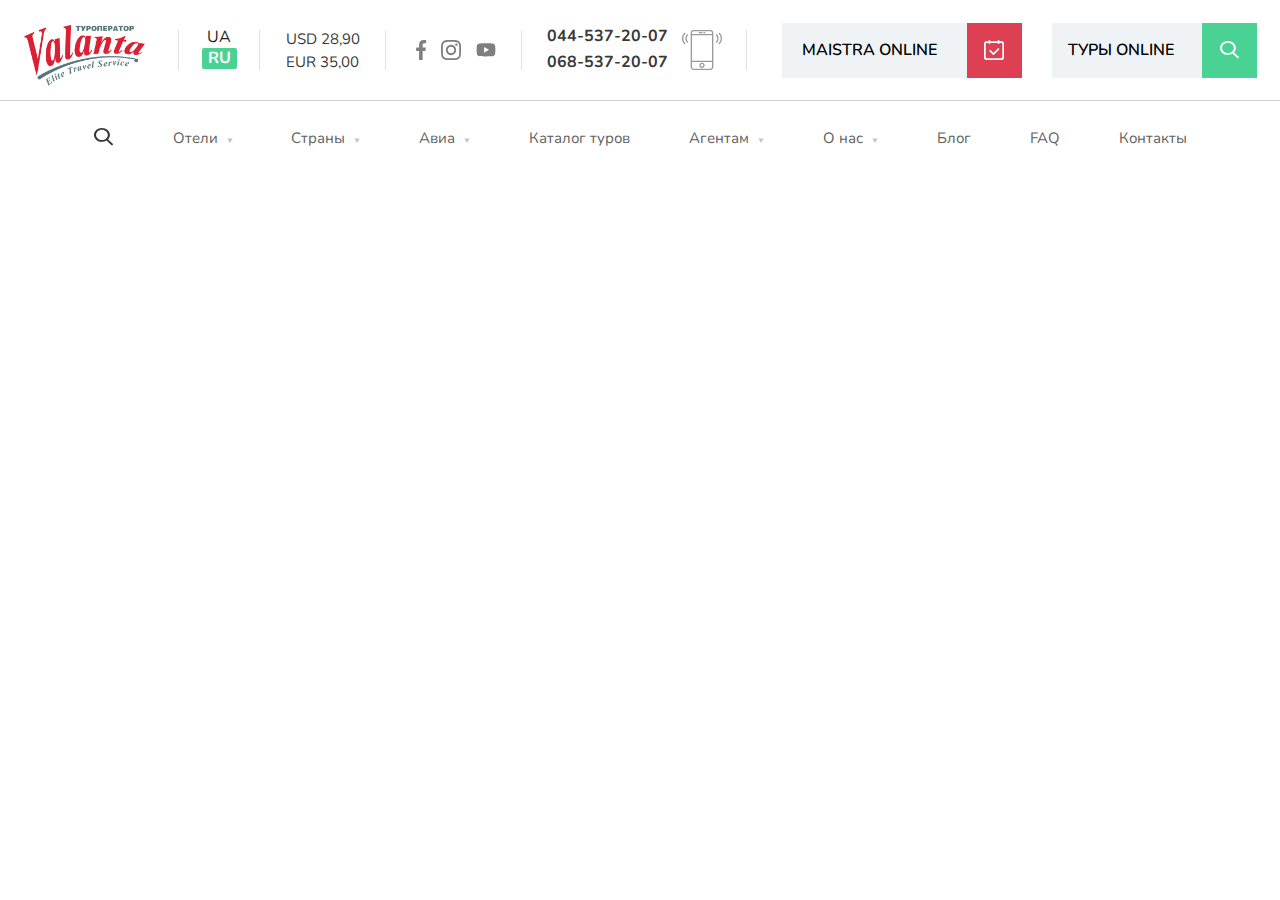
==== About.html @ 0e6f0e8e "first load" ====
<!DOCTYPE html>
<html lang="en">
<head>
    <meta charset="UTF-8">
    <meta http-equiv="X-UA-Compatible" content="IE=edge">
    <meta name="viewport" content="width=device-width, initial-scale=1.0">
    <title>О нас</title>
    <link rel="preconnect" href="https://fonts.googleapis.com">
    <link rel="preconnect" href="https://fonts.gstatic.com" crossorigin>
    <link href="https://fonts.googleapis.com/css2?family=Amatic+SC&family=Montserrat:
    wght@400;500;600;700;800;900&family=Nunito:wght@400;500;700&family=Open+Sans:wght@400;
    600;700&display=swap" rel="stylesheet">
    <link rel="stylesheet" href="css/new.css">
    <!-- font-family: 'Amatic SC', cursive;
    ont-family: 'Montserrat', sans-serif;
    font-family: 'Nunito', sans-serif;
    font-family: 'Open Sans', sans-serif; Nunito это заменв Suisse-->
</head>
<body>
    <div class="wrapper">
        <header>
            <div class="top-header">
                <div class="img">
                    <img src="images/vector/logo.png" alt="">
                </div>
                <div class="lang">
                    <p class="p1">UA</p>
                    <p class="p2">RU</p>
                </div>
                <div class="cur">
                    <p class="p3">USD 28,90</p>
                    <p>EUR 35,00</p>
                </div>
                <div class="sm">
                    <a href="https://www.facebook.com"><img src="images/vector/facebook.svg" alt="facebook"></a>
                    <a href="https://www.instagram.com"><img class="img2" src="images/vector/instagram.svg" alt="instagram"></a>
                    <a href="https://www.youtube.com"><img src="images/vector/youtube.svg" alt="youtube"></a>
                </div>
                <div class="phone">
                    <div class="numb">
                        <p class="4">044-537-20-07</p>
                        <p class="4">068-537-20-07</p>
                    </div>
                    <img src="images/vector/smartphone.svg" alt="phone">
                </div>
                <div class="maistra">
                    <p class="p5">MAISTRA ONLINE</p>
                    <div class="icon-box">
                        <img class="img2" src="images/vector/book.svg" alt="dates">
                    </div>
                </div>
                <div class="tours">
                    <p class="p5">ТУРЫ ONLINE</p>
                    <div class="icon-box">
                        <img src="images/vector/lupa.svg" alt="search">
                    </div>
                </div>
            </div>
            <nav class="menu">
                <div class="menu-box">
                    <div class="img-box">
                        <img class="search" src="images/vector/navmenu-search.svg" alt="search">
                    </div>
                    <ul class="menu-list">
                        <li class="item1">
                            <a class="menu_link" href="#">Отели <span><img src="images/vector/downarrow.svg" alt=""></span></a>
                            <ul class="sub-menu_list">
                                <li>
                                    <a class="menu_link" href="#">Hilton</a>
                                </li>
                                <li>
                                    <a class="menu_link" href="#">Hilton</a>
                                </li>
                                <li>
                                    <a class="menu_link" href="#">Hilton</a>
                                </li>
                                <li>
                                    <a class="menu_link" href="#">Hilton</a>
                                </li>    
                            </ul>
                        </li>
                        <li class="item2">
                            <a class="menu_link" href="#">Страны <span><img src="images/vector/downarrow.svg" alt=""></span></a>
                            <ul class="sub-menu_list">
                                <li>
                                    <a class="menu_link" href="#">Кипр</a>
                                </li>
                                <li>
                                    <a class="menu_link" href="#">Кипр</a>
                                </li>
                                <li>
                                    <a class="menu_link" href="#">Кипр</a>
                                </li>
                                <li>
                                    <a class="menu_link" href="#">Кипр</a>
                                </li>    
                            </ul>
                        </li>
                        <li class="item3">
                            <a class="menu_link" href="#">Авиа <span><img src="images/vector/downarrow.svg" alt=""></span></a>
                            <ul class="sub-menu_list">
                                <li>
                                    <a class="menu_link" href="#">Авиа</a>
                                </li>
                                <li>
                                    <a class="menu_link" href="#">Авиа</a>
                                </li>
                                <li>
                                    <a class="menu_link" href="#">Авиа</a>
                                </li>
                                <li>
                                    <a class="menu_link" href="#">Авиа</a>
                                </li>    
                            </ul>
                        </li>
                        <li class="item4">
                            <a class="link" href="#">Каталог туров</a>
                        </li>
                        <li class="item5">
                            <a class="menu_link" href="#">Агентам <span><img src="images/vector/downarrow.svg" alt=""></span></a>
                            <ul class="sub-menu_list">
                                <li>
                                    <a class="menu_link" href="#">Прайс</a>
                                </li>
                                <li>
                                    <a class="menu_link" href="#">Прайс</a>
                                </li>
                                <li>
                                    <a class="menu_link" href="#">Прайс</a>
                                </li>
                                <li>
                                    <a class="menu_link" href="#">Прайс</a>
                                </li>    
                            </ul>
                        </li>
                        <li class="item6">
                            <a class="menu_link" href="#">О нас <span><img src="images/vector/downarrow.svg" alt=""></span></a>
                            <ul class="sub-menu_list">
                                <li>
                                    <a class="menu_link" href="#">О нас</a>
                                </li>
                                <li>
                                    <a class="menu_link" href="#">О них</a>
                                </li>
                                <li>
                                    <a class="menu_link" href="#">О вас</a>
                                </li>
                                <li>
                                    <a class="menu_link" href="#">О всех</a>
                                </li>    
                            </ul>
                        </li>
                        <li class="item7">
                            <a class="link" href="#">Блог</a>
                        </li>
                        <li class="item8">
                            <a class="link" href="#">FAQ</a>
                        </li>
                        <li class="item9">
                            <a class="link" href="#">Контакты</a>
                        </li>
                    </ul>
                </div>
            </nav>
        </header>
    </div>
</body>
</html>
---- css/new.css ----
html, body, div, span, applet, object, iframe,
h1, h2, h3, h4, h5, h6, p, blockquote, pre,
a, abbr, acronym, address, big, cite, code,
del, dfn, em, img, ins, kbd, q, s, samp,
small, strike, strong, sub, sup, tt, var,
b, u, i, center,
dl, dt, dd, ol, ul, li,
fieldset, form, label, legend,
table, caption, tbody, tfoot, thead, tr, th, td,
article, aside, canvas, details, embed,
figure, figcaption, footer, header, hgroup,
menu, nav, output, ruby, section, summary,
time, mark, audio, video {
  margin: 0;
  padding: 0;
  border: 0;
  font-size: 100%;
  font: inherit;
  vertical-align: baseline;
}

/* HTML5 display-role reset for older browsers */
article, aside, details, figcaption, figure,
footer, header, hgroup, menu, nav, section {
  display: block;
}

body {
  line-height: 1;
  border-radius: 0;
}

ol, ul {
  list-style: none;
}

blockquote, q {
  quotes: none;
}

blockquote:before, blockquote:after,
q:before, q:after {
  content: '';
  content: none;
}

table {
  border-collapse: collapse;
  border-spacing: 0;
}

a {
  text-decoration: none;
}

/*******/
.wrapper {
  max-width: 1440px;
  width: 100%;
  margin: 0 auto;
  background-color: white;
}

.center {
  max-width: 1040px;
  width: 100%;
  margin: 0 auto;
}

.bigcenter {
  max-width: 1170px;
  width: 100%;
  margin: 0 auto;
}

/***HEADER***/
header .top-header {
  max-width: 1240px;
  width: 100%;
  margin: 0 auto;
  display: -webkit-box;
  display: -ms-flexbox;
  display: flex;
  font-family: 'Nunito', sans-serif;
  padding-bottom: 11px;
}

header .top-header .img {
  width: 131px;
  height: 72px;
  margin-top: 17px;
  margin-right: 27px;
}

header .top-header .img img {
  width: 100%;
  height: 100%;
  -o-object-fit: cover;
     object-fit: cover;
}

header .top-header .lang {
  width: 80px;
  height: 40px;
  border-left: 1px solid #E2E2E2;
  border-right: 1px solid #E2E2E2;
  margin-top: 30px;
  text-align: center;
}

header .top-header .lang .p1 {
  font-size: 16px;
  line-height: 21px;
  color: #1F1F1F;
  margin-top: -3px;
}

header .top-header .lang .p2 {
  font-size: 16px;
  line-height: 21px;
  color: white;
  font-weight: 700;
  background-color: #4AD295;
  display: inline-block;
  width: 35px;
  border-radius: 2px;
}

header .top-header .cur {
  width: 125px;
  height: 40px;
  text-align: center;
  font-size: 15px;
  line-height: 19px;
  color: #393939;
  margin-top: 30px;
  border-right: 1px solid #E2E2E2;
  -webkit-box-align: center;
      -ms-flex-align: center;
          align-items: center;
}

header .top-header .cur .p3 {
  padding-bottom: 4px;
}

header .top-header .sm {
  width: 135px;
  height: 40px;
  border-right: 1px solid #E2E2E2;
  margin-top: 30px;
  text-align: center;
}

header .top-header .sm a img {
  padding-top: 10px;
}

header .top-header .sm a .img2 {
  padding-right: 11px;
  padding-left: 6px;
}

header .top-header .phone {
  width: 224px;
  height: 40px;
  display: -webkit-box;
  display: -ms-flexbox;
  display: flex;
  margin-top: 30px;
  border-right: 1px solid #E2E2E2;
  -webkit-box-pack: center;
      -ms-flex-pack: center;
          justify-content: center;
}

header .top-header .phone .numb p:first-child {
  padding-bottom: 5px;
  margin-top: -4px;
  padding-right: 7px;
}

header .top-header .phone .numb p {
  font-weight: 700;
  font-size: 16px;
  line-height: 21px;
  color: #393939;
}

header .top-header .phone img {
  margin-left: 7px;
}

header .top-header .maistra {
  width: 240px;
  height: 55px;
  display: -webkit-box;
  display: -ms-flexbox;
  display: flex;
  -webkit-box-pack: justify;
      -ms-flex-pack: justify;
          justify-content: space-between;
  margin-top: 23px;
  margin-left: 35px;
  background-color: #EFF3F6;
}

header .top-header .maistra p {
  font-size: 16px;
  line-height: 20px;
  font-weight: 600;
  padding-top: 17px;
  padding-left: 20px;
}

header .top-header .tours {
  width: 205px;
  height: 55px;
  display: -webkit-box;
  display: -ms-flexbox;
  display: flex;
  -webkit-box-pack: justify;
      -ms-flex-pack: justify;
          justify-content: space-between;
  margin-top: 23px;
  margin-left: 30px;
  background-color: #EFF3F6;
}

header .top-header .tours p {
  font-size: 16px;
  line-height: 20px;
  font-weight: 600;
  padding-top: 17px;
  padding-left: 16px;
}

header .top-header .maistra .icon-box {
  width: 55px;
  height: 55px;
  background-color: #DD4053;
}

header .top-header .maistra .icon-box img {
  padding-top: 17px;
  padding-left: 17px;
}

header .top-header .tours .icon-box {
  width: 55px;
  height: 55px;
  background-color: #4AD295;
}

header .top-header .tours .icon-box img {
  padding-top: 18px;
  padding-left: 18px;
}

/***NAV-MENU***/
header .menu {
  width: 100%;
  border-top: 1px solid #D0D0D0;
  height: 70px;
}

header .menu .menu-box {
  width: 1093px;
  height: auto;
  margin: 27px auto 0 auto;
  display: -webkit-box;
  display: -ms-flexbox;
  display: flex;
  -webkit-box-pack: justify;
      -ms-flex-pack: justify;
          justify-content: space-between;
  font-family: 'Nunito', sans-serif;
}

header .menu .menu-box .img-box {
  width: 19px;
  height: 17px;
}

header .menu .menu-box > img {
  margin-top: -18px;
  width: 100%;
  height: 100%;
}

header .menu .menu-box .menu-list {
  display: -webkit-box;
  display: -ms-flexbox;
  display: flex;
  width: 1014px;
  -webkit-box-pack: justify;
      -ms-flex-pack: justify;
          justify-content: space-between;
}

header .menu .menu-box .menu-list li {
  padding-bottom: 20px;
}

header .menu .menu-box .menu-list li a {
  font-size: 15px;
  line-height: 20px;
  color: #616161;
}

header .menu .menu-box .menu-list li a span {
  padding-left: 5px;
  vertical-align: top;
}

header .menu .menu-box .menu-list .sub-menu_list {
  display: none;
}

header .menu .menu-box .menu-list > li:active .sub-menu_list {
  display: block;
  position: absolute;
  z-index: 3;
  background-color: white;
  width: 80px;
}

header .menu .menu-box .menu-list > li:hover {
  border-bottom: 3px solid #DD4053;
  padding-bottom: -3px;
}

/***Container slider***/
.container-slider .swiper-wrapper .main-box {
  position: relative;
  width: 100%;
  height: 490px;
}

.container-slider .swiper-wrapper .main-box .gradient {
  position: absolute;
  width: 100%;
  height: 490px;
  background: -webkit-gradient(linear, left top, left bottom, color-stop(14.37%, rgba(0, 0, 0, 0.1)), to(rgba(0, 0, 0, 0.8)));
  background: linear-gradient(180deg, rgba(0, 0, 0, 0.1) 14.37%, rgba(0, 0, 0, 0.8) 100%);
  -webkit-box-shadow: 0px 4px 4px rgba(0, 0, 0, 0.25);
          box-shadow: 0px 4px 4px rgba(0, 0, 0, 0.25);
  z-index: 1;
  top: 0;
  left: 0;
  color: rgba(0, 0, 0, 0.25);
}

.container-slider .swiper-wrapper .main-box .slider-box {
  width: 100%;
  height: 100%;
  position: relative;
  z-index: 0;
}

.container-slider .swiper-wrapper .main-box .slider-box img {
  width: 100%;
  -webkit-transform: rotateY(180deg);
          transform: rotateY(180deg);
  height: 100%;
  -o-object-position: center center;
     object-position: center center;
  -o-object-fit: cover;
     object-fit: cover;
}

.container-slider .swiper-wrapper .main-box .slider-contant {
  width: 100%;
  height: 100%;
  position: absolute;
  top: 0;
  left: 0;
  z-index: 2;
}

.container-slider .swiper-wrapper .main-box .slider-contant .price-box {
  width: 249px;
  height: 45px;
  border: 1px solid white;
  margin-top: 110px;
  margin-left: 199px;
}

.container-slider .swiper-wrapper .main-box .slider-contant .price-box p {
  font-family: 'Open Sans', sans-serif;
  font-weight: 600;
  font-size: 24px;
  line-height: 32px;
  color: white;
  text-align: center;
  padding-top: 6px;
}

.container-slider .swiper-wrapper .main-box .slider-contant h3 {
  font-family: 'Montserrat', sans-serif;
  font-weight: 500;
  font-size: 45px;
  line-height: 122%;
  text-transform: uppercase;
  color: white;
  margin-top: 16px;
  margin-left: 195px;
  width: 710px;
}

.container-slider .swiper-wrapper .main-box .slider-contant .info-box {
  width: 270px;
  height: 60px;
  border-radius: 2px;
  background: rgba(255, 255, 255, 0.25);
  margin-left: 200px;
  margin-top: 40px;
}

.container-slider .swiper-wrapper .main-box .slider-contant .info-box a {
  text-decoration: none;
  font-family: 'Montserrat', sans-serif;
  font-weight: 700;
  font-size: 16px;
  line-height: 20px;
  color: white;
  padding-top: 18px;
  display: inline-block;
  padding-left: 86px;
}

.swiper-pagination-bullet {
  border: 2px solid white;
  width: 7px;
  height: 7px;
  -webkit-box-sizing: border-box;
          box-sizing: border-box;
}

.swiper-pagination-bullet-active {
  background-color: white;
  width: 7px;
  height: 7px;
}

.swiper-pagination {
  text-align: start;
  margin-left: 200px;
  margin-bottom: 20px;
}

/***Container-services***/
.container-services {
  height: 250px;
  background: #F8F8F8;
}

.container-services .center {
  padding-top: 30px;
  display: -webkit-box;
  display: -ms-flexbox;
  display: flex;
  position: relative;
}

.container-services .center .left {
  height: 185px;
  width: 520px;
}

.container-services .center .left h3 {
  font-size: 30px;
  font-weight: 600;
  line-height: 120%;
  color: #1D1D1D;
  font-family: 'Montserrat', sans-serif;
  padding-bottom: 15px;
}

.container-services .center .left p {
  font-family: 'Open Sans', sans-serif;
  color: #777777;
  font-size: 18px;
  line-height: 28px;
  font-weight: 600;
  padding-bottom: 20px;
  padding-left: 5px;
}

.container-services .center .left .btns {
  display: -webkit-box;
  display: -ms-flexbox;
  display: flex;
  height: 50px;
}

.container-services .center .left .btns .btn a {
  height: 50px;
  width: 270px;
  border: 1px solid #969696;
  -webkit-box-sizing: border-box;
          box-sizing: border-box;
  border-radius: 2px;
  text-decoration: none;
  font-family: 'Montserrat', sans-serif;
  font-weight: 700;
  font-size: 16px;
  line-height: 20px;
  color: #969696;
  display: inline-block;
  padding-top: 15px;
  padding-left: 44px;
}

.container-services .center .left .btns .btn :hover {
  background-color: #969696;
  color: #F8F8F8;
}

.container-services .center .left .btns .right-btn a {
  padding-left: 50px;
  width: 220px;
  margin-left: 30px;
}

.container-services .center .right {
  margin-left: 166px;
}

.container-services .center .right .bonus {
  display: -webkit-box;
  display: -ms-flexbox;
  display: flex;
  margin-bottom: 20px;
  margin-top: 7px;
}

.container-services .center .right .bonus .svg-box {
  border: 1.2px dashed #969696;
  -webkit-box-sizing: border-box;
          box-sizing: border-box;
  width: 45px;
  height: 45px;
  border-radius: 50%;
}

.container-services .center .right .bonus .svg-box img {
  margin-top: 12px;
  margin-left: 13px;
}

.container-services .center .right .bonus .svg-box .img3 {
  margin-top: 11px;
  margin-left: 11px;
}

.container-services .center .right .bonus span {
  font-size: 18px;
  line-height: 46px;
  font-weight: 600;
  font-family: 'Open Sans', sans-serif;
  color: #3D3D3D;
  padding-left: 20px;
}

.container-services .center .plane {
  position: absolute;
  right: 0;
  bottom: -280px;
}

/***Container-hotels***/
.container-hotels .hotels-menu {
  margin-top: 90px;
  display: -webkit-box;
  display: -ms-flexbox;
  display: flex;
  -webkit-box-pack: justify;
      -ms-flex-pack: justify;
          justify-content: space-between;
  margin-bottom: 47px;
}

.container-hotels .hotels-menu h3 {
  font-family: 'Montserrat', sans-serif;
  font-size: 45px;
  line-height: 55px;
  color: #232323;
  font-weight: 500;
  margin-right: 55px;
}

.container-hotels .hotels-menu .round-boarder {
  border: 1px solid #C6C6C6;
  border-radius: 50%;
  height: 50px;
  width: 50px;
}

.container-hotels .hotels-menu .round-boarder:hover {
  color: white;
  background-color: #969696;
}

.container-hotels .hotels-menu .round-boarder img {
  margin-left: 12px;
  margin-top: 21px;
}

.container-hotels .hotels-menu .round-boarder2 {
  border: 1px solid #454545;
}

.container-hotels .hotels-menu a {
  border: 1px solid #969696;
  -webkit-box-sizing: border-box;
          box-sizing: border-box;
  border-radius: 2px;
  color: #969696;
  font-size: 14px;
  line-height: 17px;
  font-family: 'Montserrat', sans-serif;
  font-weight: bold;
  padding: 14px 32px;
  height: 45px;
  margin-left: 321px;
  z-index: 1;
}

.container-hotels .hotels-menu a:hover {
  color: white;
  background-color: #969696;
}

.container-hotels .hotel-cards {
  display: -ms-grid;
  display: grid;
  -ms-grid-columns: 1fr 1fr 1fr;
      grid-template-columns: 1fr 1fr 1fr;
  -webkit-column-gap: 30px;
          column-gap: 30px;
}

.container-hotels .hotel-cards .card {
  max-width: 100%;
  height: 450px;
  position: relative;
}

.container-hotels .hotel-cards .card .img {
  position: relative;
  width: 100%;
  height: 100%;
  z-index: 0;
}

.container-hotels .hotel-cards .card .img img {
  width: 100%;
  height: 100%;
  -o-object-fit: cover;
     object-fit: cover;
}

.container-hotels .hotel-cards .card .gradient {
  width: 100%;
  height: 100%;
  left: 0;
  top: 0;
  background: -webkit-gradient(linear, left top, left bottom, from(rgba(0, 0, 0, 0.1)), to(rgba(0, 0, 0, 0.6)));
  background: linear-gradient(180deg, rgba(0, 0, 0, 0.1) 0%, rgba(0, 0, 0, 0.6) 100%);
  color: rgba(0, 0, 0, 0.25);
  position: absolute;
  z-index: 1;
}

.container-hotels .hotel-cards .card .hotel-info {
  width: 100%;
  height: 100%;
  position: absolute;
  left: 0;
  top: 0;
  z-index: 2;
}

.container-hotels .hotel-cards .card .hotel-info .place {
  background: rgba(0, 0, 0, 0.35);
  display: inline-block;
  margin-top: 23px;
}

.container-hotels .hotel-cards .card .hotel-info .place p {
  font-family: 'Open Sans', sans-serif;
  font-size: 14px;
  line-height: 24px;
  color: white;
  padding: 3px 14px;
}

.container-hotels .hotel-cards .card .hotel-info .stars {
  text-align: center;
  margin-top: 180px;
  margin-bottom: 30px;
}

.container-hotels .hotel-cards .card .hotel-info .name {
  font-family: 'Montserrat', sans-serif;
  font-size: 20px;
  line-height: 34px;
  font-weight: 500;
  color: white;
  text-align: center;
  text-transform: uppercase;
}

/***Container-input***/
.containet-tour_input {
  background-color: #F8F8F8;
  width: 140px;
  border-top: 6px solid #969696;
  width: 100%;
  margin-top: 60px;
  margin-bottom: 93px;
  display: -webkit-box;
  display: -ms-flexbox;
  display: flex;
}

.containet-tour_input form {
  display: -webkit-box;
  display: -ms-flexbox;
  display: flex;
  margin: 25px auto;
  margin-bottom: 38px;
  height: 77px;
}

.containet-tour_input form .block .top {
  width: 100%;
  padding-bottom: 10px;
}

.containet-tour_input form .block .top img {
  vertical-align: sub;
  padding-bottom: 2px;
}

.containet-tour_input form .block .top span {
  font-family: 'Montserrat', sans-serif;
  font-size: 14px;
  line-height: 17px;
  color: rgba(34, 34, 34, 0.4);
}

.containet-tour_input form .block input {
  width: 100%;
  height: 50px;
  border-radius: 0;
  border: 1px solid rgba(46, 46, 46, 0.2);
  -webkit-box-sizing: border-box;
          box-sizing: border-box;
  font-family: 'Montserrat', sans-serif;
  font-size: 14px;
  line-height: 17px;
  color: rgba(34, 34, 34, 0.4);
  color: #4B4B4B;
}

.containet-tour_input form .block select {
  width: 100%;
  height: 50px;
  border-radius: 0;
  border: 1px solid rgba(46, 46, 46, 0.2);
  -webkit-box-sizing: border-box;
          box-sizing: border-box;
  font-family: 'Montserrat', sans-serif;
  font-size: 14px;
  line-height: 17px;
  color: rgba(34, 34, 34, 0.4);
}

.containet-tour_input form .from {
  width: 103px;
}

.containet-tour_input form .from select {
  width: 100%;
  height: 50px;
  border-radius: 0;
  border: 1px solid rgba(46, 46, 46, 0.2);
  -webkit-box-sizing: border-box;
          box-sizing: border-box;
  height: 50px;
  box-sizing: border-box;
  font-family: 'Montserrat', sans-serif;
  font-size: 14px;
  line-height: 17px;
  color: rgba(34, 34, 34, 0.4);
}

.containet-tour_input form .to {
  margin-top: -1px;
  width: 213px;
}

.containet-tour_input form .to select {
  border-left: none;
  border-right: none;
}

.containet-tour_input form .dates {
  width: 220px;
}

.containet-tour_input form .dates .select-box {
  display: -webkit-box;
  display: -ms-flexbox;
  display: flex;
}

.containet-tour_input form .dates .select-box select {
  width: 50%;
  height: 50px;
  -webkit-box-sizing: border-box;
          box-sizing: border-box;
  font-family: 'Montserrat', sans-serif;
  font-size: 14px;
  line-height: 17px;
  color: rgba(34, 34, 34, 0.4);
}

.containet-tour_input form .dates .select-box select:first-child {
  border-right: none;
}

.containet-tour_input form .dates .select-box select:last-child {
  border-right: none;
}

.containet-tour_input form .tourists {
  width: 136px;
}

.containet-tour_input form .tourists input {
  height: 50px;
  -webkit-box-sizing: border-box;
          box-sizing: border-box;
  font-family: 'Montserrat', sans-serif;
  font-size: 14px;
  line-height: 17px;
  color: rgba(34, 34, 34, 0.4);
}

.containet-tour_input form .nights {
  width: 149px;
}

.containet-tour_input form .nights .select-box {
  display: -webkit-box;
  display: -ms-flexbox;
  display: flex;
}

.containet-tour_input form .nights .select-box select {
  width: 50%;
  height: 50px;
  -webkit-box-sizing: border-box;
          box-sizing: border-box;
  font-family: 'Montserrat', sans-serif;
  font-size: 14px;
  line-height: 17px;
  color: rgba(34, 34, 34, 0.4);
}

.containet-tour_input form .nights .select-box select:first-child {
  border-left: none;
}

.containet-tour_input form .nights .select-box select:last-child {
  border-left: none;
}

.containet-tour_input form .btn {
  background-color: #DD4053;
  display: -webkit-box;
  display: -ms-flexbox;
  display: flex;
  height: 50px;
  margin-top: 28px;
  margin-left: 22px;
}

.containet-tour_input form .btn a {
  color: white;
  font-family: 'Montserrat', sans-serif;
  font-size: 16px;
  line-height: 20px;
  padding: 15px 40px;
}

/***Container-choosingUS***/
.container-choosingUs {
  display: -webkit-box;
  display: -ms-flexbox;
  display: flex;
  position: relative;
  background-color: #F8F8F8;
  height: 1000px;
}

.container-choosingUs .map-holder {
  margin: 23px auto;
  opacity: 0.2;
}

.container-choosingUs .content {
  position: absolute;
  margin: 90px 200px;
}

.container-choosingUs .content h2 {
  font-family: 'Montserrat', sans-serif;
  font-weight: 500;
  font-size: 40px;
  line-height: 55px;
  color: #232323;
}

.container-choosingUs .content .grid-box {
  display: -ms-grid;
  display: grid;
  -ms-grid-columns: 1fr 1fr;
      grid-template-columns: 1fr 1fr;
  -ms-grid-rows: 165px 140px 140xp 190px;
      grid-template-rows: 165px 140px 140xp 190px;
  row-gap: 30px;
  -webkit-column-gap: 30px;
          column-gap: 30px;
  margin-top: 40px;
}

.container-choosingUs .content .grid-box .row {
  background-color: white;
  display: -webkit-box;
  display: -ms-flexbox;
  display: flex;
  -webkit-box-sizing: border-box;
          box-sizing: border-box;
}

.container-choosingUs .content .grid-box .row p {
  max-width: 399px;
  padding-left: 30px;
  padding-top: 30px;
  color: #656565;
  font-family: 'Montserrat', sans-serif;
  font-size: 16px;
  line-height: 26px;
}

.container-choosingUs .content .grid-box .row p span {
  font-weight: 700;
}

.container-choosingUs .content .grid-box .row .check-box {
  width: 35px;
  height: 35px;
  border: 1px solid #C6C6C6;
  -webkit-box-sizing: border-box;
          box-sizing: border-box;
  margin-right: 30px;
  margin-top: 30px;
  margin-left: 18px;
}

.container-choosingUs .content .grid-box .row .check-box img {
  padding: 7px 7px;
}

.container-choosingUs .content .grid-box .row1 {
  height: 165px;
}

.container-choosingUs .content .grid-box .row2-3 {
  height: 140px;
}

.container-choosingUs .content .grid-box .row4 {
  height: 190px;
}

.container-choosingUs .content .grid-box .row:hover {
  border-left: 6px solid #DD4053;
  -webkit-box-shadow: 0px 4px 20px rgba(0, 0, 0, 0.07);
          box-shadow: 0px 4px 20px rgba(0, 0, 0, 0.07);
}

.container-choosingUs .content .grid-box .row:hover .check-box {
  background-color: #DD4053;
  border: none;
}

/**Footer**/
footer {
  background-color: #F8F8F8;
}

footer .top-footer {
  padding-top: 70px;
  display: -webkit-box;
  display: -ms-flexbox;
  display: flex;
  padding-bottom: 30px;
}

footer .top-footer .left h2 {
  font-family: 'Montserrat', sans-serif;
  font-weight: 500;
  font-size: 40px;
  line-height: 55px;
  color: #232323;
}

footer .top-footer .right {
  padding-left: 40px;
}

footer .top-footer .right p {
  color: #232323;
  font-family: 'Montserrat', sans-serif;
  font-size: 18px;
  line-height: 35px;
  font-weight: 500;
}

footer .mid-footer-input form {
  display: -webkit-box;
  display: -ms-flexbox;
  display: flex;
}

footer .mid-footer-input form .email {
  width: 410px;
  height: 50px;
  margin-right: 53px;
  background: rgba(255, 255, 255, 0.2);
  border: 1px solid #C4C4C4;
  -webkit-box-sizing: border-box;
          box-sizing: border-box;
  border-radius: 2px;
  color: #969696;
  font-family: 'Montserrat', sans-serif;
  font-size: 16px;
  line-height: 20px;
  font-weight: 400;
}

footer .mid-footer-input form .label {
  padding-top: 13px;
}

footer .mid-footer-input form .label .radio {
  display: none;
}

footer .mid-footer-input form .label .fake {
  display: inline-block;
  width: 25px;
  height: 25px;
  border-radius: 50%;
  border: 1px solid #DD4053;
  -webkit-box-sizing: border-box;
          box-sizing: border-box;
  position: relative;
}

footer .mid-footer-input form .label .fake img {
  margin-left: 6px;
  margin-top: 7px;
  position: relative;
  z-index: 1;
}

footer .mid-footer-input form .label .fake::before {
  content: "";
  position: absolute;
  display: inline-block;
  width: 25px;
  height: 25px;
  border-radius: 50%;
  background-color: #DD4053;
  top: 50%;
  left: 50%;
  -webkit-transform: translate(-50%, -50%);
          transform: translate(-50%, -50%);
  opacity: 0;
  -webkit-transition: .2s;
  transition: .2s;
}

footer .mid-footer-input form .label .radio:checked + .fake::before {
  opacity: 1;
}

footer .mid-footer-input form .label .text {
  padding-left: 20px;
  padding-right: 40px;
  color: #969696;
  font-family: 'Montserrat', sans-serif;
  font-size: 16px;
  line-height: 20px;
  font-weight: 400;
}

footer .mid-footer-input form .btn {
  margin-left: 10px;
  background: #DD4053;
  border-radius: 2px;
  display: -webkit-box;
  display: -ms-flexbox;
  display: flex;
}

footer .mid-footer-input form .btn a {
  padding: 15px 72px;
  color: white;
  font-family: 'Montserrat', sans-serif;
  font-size: 16px;
  line-height: 20px;
  font-weight: 700;
}

footer .main-footer {
  position: relative;
  max-height: 370px;
}

footer .main-footer .footer-backgr {
  position: relative;
  height: 370px;
  z-index: 0;
  overflow: hidden;
  -webkit-filter: grayscale(1);
          filter: grayscale(1);
}

footer .main-footer .footer-backgr img {
  max-width: 100%;
  max-height: auto;
}

footer .main-footer .footer-gradient {
  position: absolute;
  z-index: 1;
  width: 100%;
  height: 370px;
  top: 0;
  left: 0;
  background: -webkit-gradient(linear, left top, left bottom, from(#F8F8F8), color-stop(51.87%, rgba(232, 232, 232, 0)), to(#FFFFFF));
  background: linear-gradient(180deg, #F8F8F8 0%, rgba(232, 232, 232, 0) 51.87%, #FFFFFF 100%);
  -webkit-filter: brightness(1);
          filter: brightness(1);
}

footer .main-footer .footer-content {
  position: absolute;
  z-index: 2;
  width: 100%;
  height: 370px;
  top: 0;
  left: 0;
}

footer .main-footer .footer-content .top-content {
  margin-top: 130px;
  display: -webkit-box;
  display: -ms-flexbox;
  display: flex;
  -webkit-box-pack: justify;
      -ms-flex-pack: justify;
          justify-content: space-between;
}

footer .main-footer .footer-content .top-content .footer-logo {
  width: 156px;
  height: 86px;
}

footer .main-footer .footer-content .top-content .footer-logo img {
  width: 100%;
  height: auto;
}

footer .main-footer .footer-content .top-content .footerMenu1 {
  margin-left: 157px;
  width: 103px;
}

footer .main-footer .footer-content .top-content .footerMenu1 ul li {
  padding-bottom: 5px;
}

footer .main-footer .footer-content .top-content .footerMenu1 ul li:hover a {
  color: black;
}

footer .main-footer .footer-content .top-content .footerMenu1 a {
  font-family: 'Nunito', sans-serif;
  font-size: 15px;
  line-height: 20px;
  color: #3E3E3E;
}

footer .main-footer .footer-content .top-content .footerMenu2 {
  margin-left: 80px;
  width: 73px;
}

footer .main-footer .footer-content .top-content .footerMenu2 ul li {
  padding-bottom: 5px;
}

footer .main-footer .footer-content .top-content .footerMenu2 ul li:hover a {
  color: black;
}

footer .main-footer .footer-content .top-content .footerMenu2 a {
  font-family: 'Nunito', sans-serif;
  font-size: 15px;
  line-height: 20px;
  color: #3E3E3E;
}

footer .main-footer .footer-content .top-content .worktime {
  display: -webkit-box;
  display: -ms-flexbox;
  display: flex;
  -webkit-box-orient: vertical;
  -webkit-box-direction: normal;
      -ms-flex-direction: column;
          flex-direction: column;
  margin-left: 84px;
  width: 150px;
}

footer .main-footer .footer-content .top-content .worktime .mode {
  font-family: 'Nunito', sans-serif;
  font-size: 12px;
  line-height: 16px;
  color: #3E3E3E;
  opacity: 0.5;
  padding-bottom: 8px;
}

footer .main-footer .footer-content .top-content .worktime .time {
  font-family: 'Nunito', sans-serif;
  font-size: 15px;
  line-height: 20px;
  color: #3E3E3E;
}

footer .main-footer .footer-content .top-content .contacts {
  width: 154px;
  margin-left: 80px;
  display: -webkit-box;
  display: -ms-flexbox;
  display: flex;
  -webkit-box-orient: vertical;
  -webkit-box-direction: normal;
      -ms-flex-direction: column;
          flex-direction: column;
}

footer .main-footer .footer-content .top-content .contacts .phone {
  font-family: 'Nunito', sans-serif;
  font-size: 15px;
  line-height: 20px;
  color: #3E3E3E;
  padding-bottom: 5px;
}

footer .main-footer .footer-content .top-content .contacts a {
  font-family: 'Nunito', sans-serif;
  font-size: 12px;
  line-height: 16px;
  color: #3E3E3E;
  opacity: 0.5;
  padding-top: 20px;
}

footer .main-footer .footer-content .top-content .contacts a:hover {
  color: black;
  opacity: 1;
}

footer .main-footer .footer-content .bot-content {
  border-top: 1px solid rgba(29, 29, 29, 0.2);
  margin-top: 35px;
  display: -webkit-box;
  display: -ms-flexbox;
  display: flex;
  -webkit-box-pack: justify;
      -ms-flex-pack: justify;
          justify-content: space-between;
  padding-top: 22px;
}

footer .main-footer .footer-content .bot-content .since span {
  font-family: 'Nunito', sans-serif;
  font-size: 14px;
  line-height: 18px;
  color: #3E3E3E;
  opacity: 0.5;
}

footer .main-footer .footer-content .bot-content .links a:first-child {
  margin-right: 10px;
}

footer .main-footer .footer-content .bot-content .links a:last-child {
  margin-left: 15px;
}

footer .main-footer .way {
  position: absolute;
  right: 0;
  top: -500px;
}

.Blog-firstContainer {
  padding-top: 30px;
}

.Blog-firstContainer p {
  font-family: 'Montserrat', sans-serif;
  font-size: 12px;
  line-height: 15px;
  color: #969696;
}

.Blog-firstContainer p a {
  font-family: 'Montserrat', sans-serif;
  font-size: 12px;
  line-height: 15px;
  color: #969696;
}

.Blog-firstContainer span {
  font-family: 'Montserrat', sans-serif;
  font-size: 12px;
  line-height: 15px;
  color: #171717;
}

.Blog-firstContainer .main {
  margin-top: 58px;
}

.Blog-firstContainer .main .top {
  display: -ms-grid;
  display: grid;
  -ms-grid-columns: 1fr 1fr;
      grid-template-columns: 1fr 1fr;
}

.Blog-firstContainer .main .top .left {
  margin-top: 59px;
  margin-left: 104px;
  position: relative;
}

.Blog-firstContainer .main .top .left .slo {
  position: absolute;
  left: -240px;
  top: 200px;
}

.Blog-firstContainer .main .top .left .content {
  width: 385px;
  height: 245px;
  position: relative;
}

.Blog-firstContainer .main .top .left .content .dating img:first-child {
  vertical-align: text-bottom;
}

.Blog-firstContainer .main .top .left .content .dating .dateText {
  font-family: 'Montserrat', sans-serif;
  font-size: 14px;
  line-height: 25px;
  color: #BBBBBB;
  font-weight: 500;
}

.Blog-firstContainer .main .top .left .content h2 {
  font-family: 'Montserrat', sans-serif;
  font-size: 31px;
  line-height: 42px;
  color: #323232;
  font-weight: 500;
  max-width: 250px;
  padding-top: 10px;
  padding-bottom: 20px;
}

.Blog-firstContainer .main .top .left .content p {
  font-family: 'Montserrat', sans-serif;
  font-size: 18px;
  line-height: 26px;
  color: #323232;
  font-weight: 400;
  padding-bottom: 30px;
}

.Blog-firstContainer .main .top .left .content a {
  font-family: 'Nunito', sans-serif;
  font-size: 14px;
  line-height: 24px;
  color: #232323;
}

.Blog-firstContainer .main .top .left .content a span {
  color: #DD4053;
  padding-left: 30px;
}

.Blog-firstContainer .main .top .left .content a:hover {
  color: #DD4053;
}

.Blog-firstContainer .main .top .right {
  position: relative;
}

.Blog-firstContainer .main .top .right .img {
  width: 100%;
  height: 370px;
  position: relative;
  overflow: hidden;
}

.Blog-firstContainer .main .top .right .img img {
  width: 100%;
  height: 100%;
  -o-object-position: 40px;
     object-position: 40px;
  -o-object-fit: cover;
     object-fit: cover;
  -webkit-transform: scale(1.9);
          transform: scale(1.9);
  overflow: hidden;
}

.Blog-firstContainer .main .top .right .info {
  position: absolute;
  z-index: 1;
  left: 0;
  top: 35px;
  background: rgba(0, 0, 0, 0.35);
  width: 195px;
  height: 30px;
  display: -webkit-box;
  display: -ms-flexbox;
  display: flex;
}

.Blog-firstContainer .main .top .right .info span {
  margin: 0 auto;
  font-family: 'Nunito', sans-serif;
  font-size: 14px;
  line-height: 24px;
  color: white;
  margin-top: 3px;
}

.Blog-firstContainer .main .bottom {
  display: -ms-grid;
  display: grid;
  -ms-grid-columns: 1fr 1fr 1fr;
      grid-template-columns: 1fr 1fr 1fr;
  -webkit-column-gap: 30px;
          column-gap: 30px;
  margin-top: 30px;
  border-bottom: 1px solid #D0D0D0;
  padding-bottom: 50px;
}

.Blog-firstContainer .main .bottom .card {
  width: 100%;
  position: relative;
}

.Blog-firstContainer .main .bottom .card .img-box {
  width: 100%;
  height: 190px;
  position: relative;
  overflow: hidden;
}

.Blog-firstContainer .main .bottom .card .img-box img {
  width: 100%;
  height: 100%;
  -o-object-fit: cover;
     object-fit: cover;
}

.Blog-firstContainer .main .bottom .card .img-box .img1 {
  -o-object-position: -215px;
     object-position: -215px;
}

.Blog-firstContainer .main .bottom .card .img-name {
  position: absolute;
  z-index: 1;
  left: 0;
  top: 25px;
  background: rgba(0, 0, 0, 0.35);
  width: 195px;
  height: 30px;
  display: -webkit-box;
  display: -ms-flexbox;
  display: flex;
}

.Blog-firstContainer .main .bottom .card .img-name span {
  margin: 0 auto;
  font-family: 'Nunito', sans-serif;
  font-size: 14px;
  line-height: 24px;
  color: white;
  margin-top: 3px;
}

.Blog-firstContainer .main .bottom .card .dating {
  padding-top: 15px;
  padding-bottom: 6px;
}

.Blog-firstContainer .main .bottom .card img:first-child {
  vertical-align: text-bottom;
}

.Blog-firstContainer .main .bottom .card .dateText {
  font-family: 'Montserrat', sans-serif;
  font-size: 14px;
  line-height: 25px;
  color: #BBBBBB;
  font-weight: 500;
}

.Blog-firstContainer .main .bottom .card h4 {
  font-family: 'Montserrat', sans-serif;
  font-size: 20px;
  line-height: 25px;
  color: #323232;
  font-weight: 500;
  padding-bottom: 20px;
}

.Blog-firstContainer .main .bottom .card a {
  font-family: 'Nunito', sans-serif;
  font-size: 14px;
  line-height: 24px;
  color: #232323;
}

.Blog-firstContainer .main .bottom .card a span {
  color: #DD4053;
  padding-left: 30px;
}

.Blog-firstContainer .main .bottom .card a:hover {
  color: #DD4053;
}

.Blog-sliderNews {
  position: relative;
  background-color: #F8F8F8;
}

.Blog-sliderNews h2 {
  font-family: 'Montserrat', sans-serif;
  font-size: 31px;
  line-height: 42px;
  color: #323232;
  font-weight: 500;
  padding-top: 90px;
  padding-bottom: 40px;
}

.Blog-sliderNews .slider-body {
  display: -ms-grid;
  display: grid;
  -ms-grid-columns: 1fr 1fr 1fr 1fr;
      grid-template-columns: 1fr 1fr 1fr 1fr;
  -webkit-column-gap: 30px;
          column-gap: 30px;
  padding-bottom: 93px;
}

.Blog-sliderNews .slider-body .swiper-wrapper {
  position: relative;
  width: 100%;
}

.Blog-sliderNews .slider-body .swiper-wrapper .slider-card {
  width: 100%;
  position: relative;
}

.Blog-sliderNews .slider-body .swiper-wrapper .slider-card .img-box {
  width: 100%;
  height: 170px;
  position: relative;
  overflow: hidden;
}

.Blog-sliderNews .slider-body .swiper-wrapper .slider-card .img-box img {
  width: 100%;
  height: 100%;
  -o-object-fit: cover;
     object-fit: cover;
}

.Blog-sliderNews .slider-body .swiper-wrapper .slider-card .img-name {
  position: absolute;
  z-index: 1;
  left: 0;
  top: 25px;
  background: rgba(0, 0, 0, 0.35);
  width: 195px;
  height: 30px;
  display: -webkit-box;
  display: -ms-flexbox;
  display: flex;
}

.Blog-sliderNews .slider-body .swiper-wrapper .slider-card .img-name span {
  margin: 0 auto;
  font-family: 'Nunito', sans-serif;
  font-size: 14px;
  line-height: 24px;
  color: white;
  margin-top: 3px;
}

.Blog-sliderNews .slider-body .swiper-wrapper .slider-card .dating {
  padding-top: 15px;
  padding-bottom: 6px;
}

.Blog-sliderNews .slider-body .swiper-wrapper .slider-card .dating img:first-child {
  vertical-align: text-bottom;
}

.Blog-sliderNews .slider-body .swiper-wrapper .slider-card .dating .dateText {
  font-family: 'Montserrat', sans-serif;
  font-size: 14px;
  line-height: 25px;
  color: #BBBBBB;
  font-weight: 500;
}

.Blog-sliderNews .slider-body .swiper-wrapper .slider-card h4 {
  font-family: 'Montserrat', sans-serif;
  font-size: 20px;
  line-height: 25px;
  color: #323232;
  font-weight: 500;
  padding-bottom: 25px;
}

.Blog-sliderNews .slider-body .swiper-wrapper .slider-card a {
  font-family: 'Nunito', sans-serif;
  font-size: 14px;
  line-height: 24px;
  color: #232323;
}

.Blog-sliderNews .slider-body .swiper-wrapper .slider-card a span {
  color: #DD4053;
  padding-left: 30px;
}

.Blog-sliderNews .slider-body .swiper-wrapper .slider-card a:hover {
  color: #DD4053;
}

.Blog-sliderNews .slider-body .swiper-button-next:after, .Blog-sliderNews .slider-body .swiper-button-prev:after {
  display: none;
}

.Blog-sliderNews .slider-body .right-btn {
  position: absolute;
  margin-bottom: -100px;
  right: 0px;
  top: 325px;
  width: 50px;
  height: 50px;
  border: 1px solid #454545;
  -webkit-box-sizing: border-box;
          box-sizing: border-box;
  border-radius: 50%;
}

.Blog-sliderNews .slider-body .right-btn:hover {
  background-color: #c5c5c5;
}

.Blog-sliderNews .slider-body .left-btn {
  position: absolute;
  margin-bottom: -100px;
  left: 0px;
  top: 325px;
  width: 50px;
  height: 50px;
  border: 1px solid #454545;
  -webkit-box-sizing: border-box;
          box-sizing: border-box;
  border-radius: 50%;
}

.Blog-sliderNews .slider-body .left-btn:hover {
  background-color: #c5c5c5;
}
/*# sourceMappingURL=new.css.map */
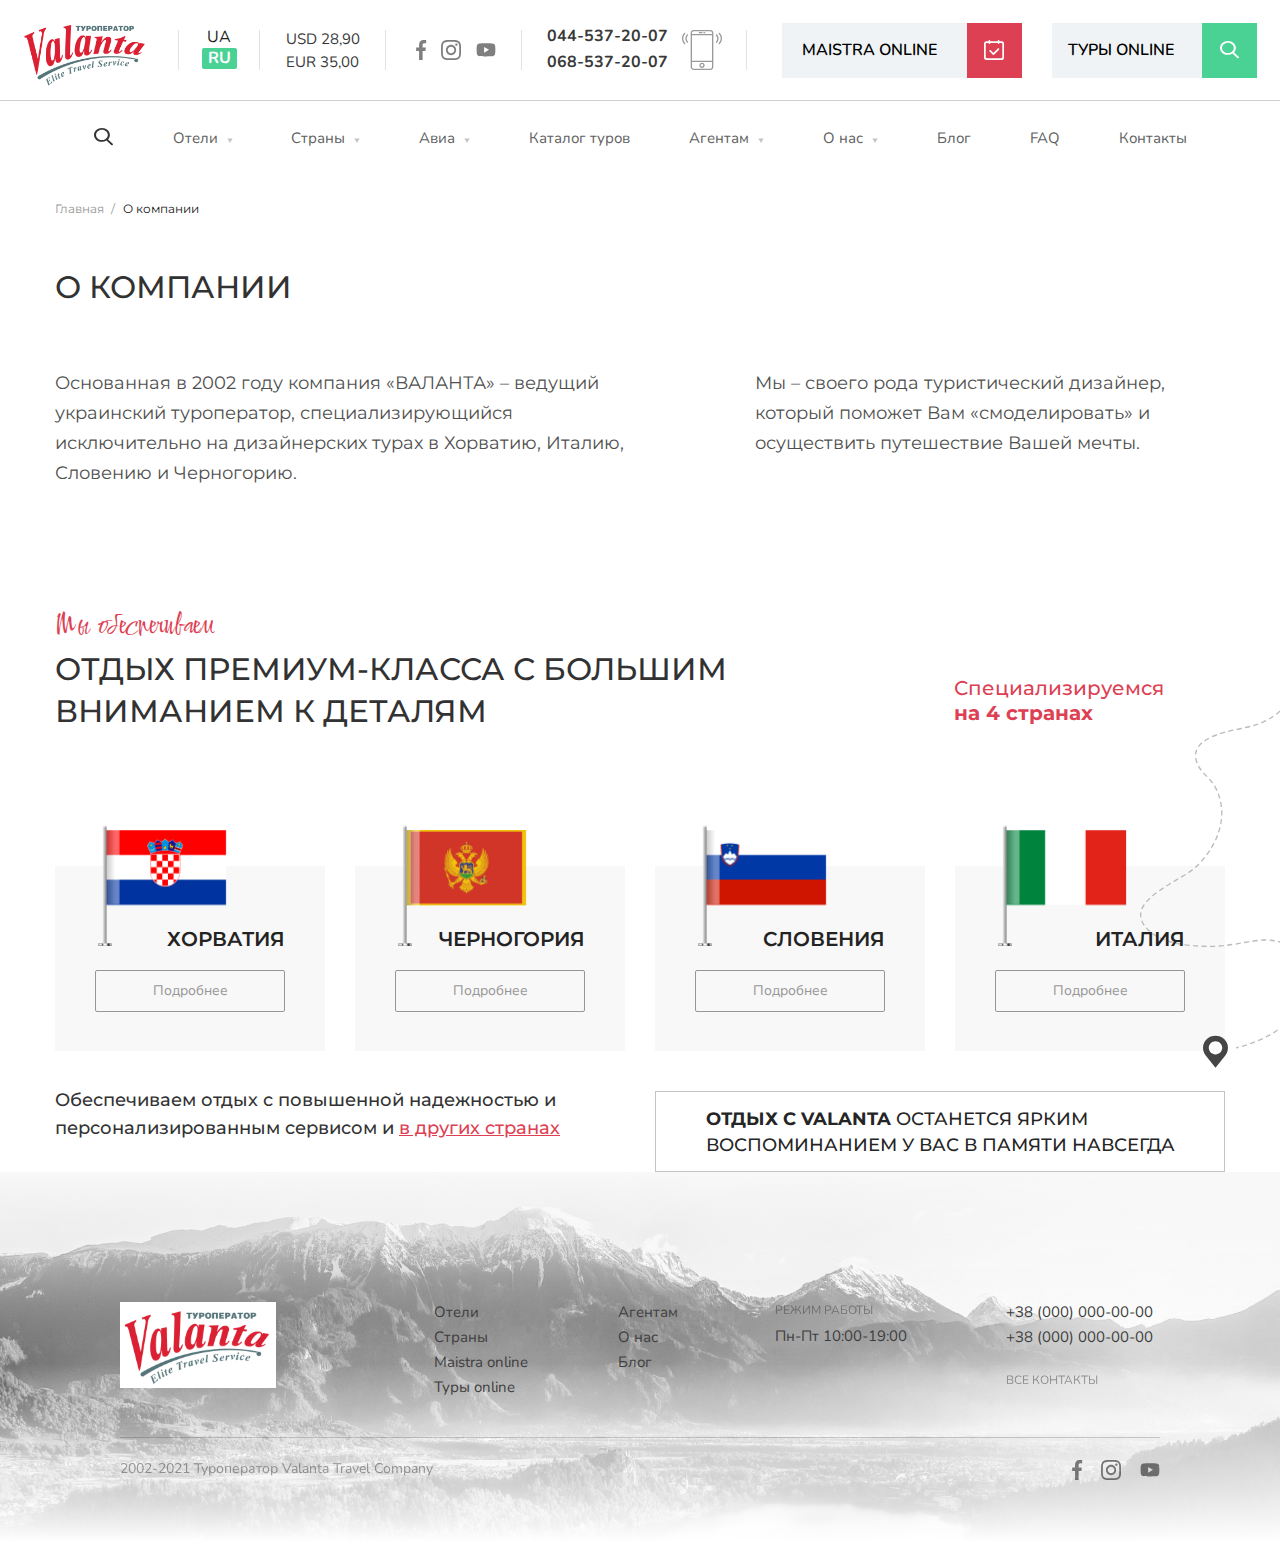
==== commit 10509c8d: "changes1" ====
--- a/About.html
+++ b/About.html
@@ -10,17 +10,21 @@
     <link href="https://fonts.googleapis.com/css2?family=Amatic+SC&family=Montserrat:
     wght@400;500;600;700;800;900&family=Nunito:wght@400;500;700&family=Open+Sans:wght@400;
     600;700&display=swap" rel="stylesheet">
+    <link href="https://fonts.googleapis.com/css2?family=Comforter&display=swap" rel="stylesheet">
+    <link href="https://fonts.googleapis.com/css2?family=Montserrat:wght@400;500;700&display=swap" rel="stylesheet">
+    <link rel="stylesheet" href="https://cdnjs.cloudflare.com/ajax/libs/animate.css/4.1.1/animate.min.css"/>
     <link rel="stylesheet" href="css/new.css">
     <!-- font-family: 'Amatic SC', cursive;
     ont-family: 'Montserrat', sans-serif;
     font-family: 'Nunito', sans-serif;
-    font-family: 'Open Sans', sans-serif; Nunito это заменв Suisse-->
+    font-family: 'Open Sans', sans-serif; Nunito это заменв Suisse
+    font-family: 'Comforter', cursive; ЗАМЕНА Mistral-->
 </head>
 <body>
     <div class="wrapper">
         <header>
             <div class="top-header">
-                <div class="img">
+                <div class="img wow animate__animated animate__bounce">
                     <img src="images/vector/logo.png" alt="">
                 </div>
                 <div class="lang">
@@ -134,7 +138,7 @@
                             </ul>
                         </li>
                         <li class="item6">
-                            <a class="menu_link" href="#">О нас <span><img src="images/vector/downarrow.svg" alt=""></span></a>
+                            <a class="menu_link" href="About.html">О нас <span><img src="images/vector/downarrow.svg" alt=""></span></a>
                             <ul class="sub-menu_list">
                                 <li>
                                     <a class="menu_link" href="#">О нас</a>
@@ -151,7 +155,7 @@
                             </ul>
                         </li>
                         <li class="item7">
-                            <a class="link" href="#">Блог</a>
+                            <a class="link" href="Blog.html">Блог</a>
                         </li>
                         <li class="item8">
                             <a class="link" href="#">FAQ</a>
@@ -163,6 +167,139 @@
                 </div>
             </nav>
         </header>
+        <section class="adoutFirstContainer bigcenter">
+            <p class="title"><a href="index.html">Главная</a>  &#8201;&#8201;/ &#8201;  <span>О компании</span></p>
+            <h2>О КОМПАНИИ</h2>
+            
+            <div class="main-about">
+                <div class="text-about">
+                    <div class="left">
+                        <p>Основанная в 2002 году компания «ВАЛАНТА» – ведущий украинский туроператор, специализирующийся исключительно на дизайнерских турах в Хорватию, Италию, Словению и Черногорию. </p>
+                    </div>
+                    <div class="right">
+                        <p>Мы – своего рода туристический дизайнер, который поможет Вам «смоделировать» и осуществить путешествие Вашей мечты.</p>
+                    </div>
+                </div>
+                <div class="premium-about">
+                    <div class="left">
+                        <span class="italic">Мы обеспечиваем</span>
+                        <h2>ОТДЫХ ПРЕМИУМ-КЛАССА С БОЛЬШИМ ВНИМАНИЕМ К ДЕТАЛЯМ</h2>
+                    </div>
+                    <div class="right">
+                        <p>Специализируемся <span class="fat">на 4 странах</span></p>
+                    </div>
+                </div>
+                <div class="flags-about">
+                    <div class="flag-card">
+                        <img src="images/about/cro-flag.png" alt="flag">
+                        <span class="country">ХОРВАТИЯ</span>
+                        <div class="about">
+                            <a href="#">Подробнее</a>
+                        </div>
+                        <div class="backgr"></div>
+                    </div>
+                    <div class="flag-card">
+                        <img src="images/about/mont-flag.png" alt="flag">
+                        <span class="country">ЧЕРНОГОРИЯ</span>
+                        <div class="about">
+                            <a href="#">Подробнее</a>
+                        </div>
+                        <div class="backgr"></div>
+                    </div>
+                    <div class="flag-card">
+                        <img src="images/about/slo-flag.png" alt="flag">
+                        <span class="country">СЛОВЕНИЯ</span>
+                        <div class="about">
+                            <a href="#">Подробнее</a>
+                        </div>
+                        <div class="backgr"></div>
+                    </div>
+                    <div class="flag-card">
+                        <img src="images/about/italy-flag.png" alt="flag">
+                        <span class="country">ИТАЛИЯ</span>
+                        <div class="about">
+                            <a href="#">Подробнее</a>
+                        </div>
+                        <div class="backgr"></div>
+                    </div>
+                </div>
+                <div class="info-about">
+                    <div class="left-info">
+                        <p>Обеспечиваем отдых с повышенной надежностью и персонализированным сервисом и <a href="#">в других странах</a></p>
+                    </div>
+                    <div class="right-info">
+                        <p><span class="fat">ОТДЫХ С VALANTA</span> ОСТАНЕТСЯ ЯРКИМ ВОСПОМИНАНИЕМ У ВАС В ПАМЯТИ НАВСЕГДА</p>
+                    </div>                  
+                </div>
+            </div>
+        </section>
+
+        <footer>
+            
+            
+            <div class="main-footer">
+                <div class="footer-backgr">
+                    <img src="images/Index/footer.jpg" alt="backgr">
+                </div>
+                <div class="footer-gradient"></div>
+                <div class="footer-content">
+                    <div class="top-content center">
+                        <div class="footer-logo">
+                            <img src="images/vector/footlogo.svg" alt="logo">
+                        </div>
+                        <div class="footerMenu1">
+                            <ul>
+                                <li><a href="#">Отели</a></li>
+                                <li><a href="#">Страны</a></li>
+                                <li><a href="#">Maistra online</a></li>
+                                <li><a href="#">Туры online</a></li>
+                            </ul>
+                        </div>
+                        <div class="footerMenu2">
+                            <ul>
+                                <li><a href="#">Агентам</a></li>
+                                <li><a href="#">О нас</a></li>
+                                <li><a href="#">Блог</a></li>
+                            </ul>
+                        </div>
+                        <div class="worktime">
+                            <span class="mode">РЕЖИМ РАБОТЫ</span>
+                            <span class="time">Пн-Пт 10:00-19:00</span>
+                        </div>
+                        <div class="contacts">
+                            <span class="phone">+38 (000) 000-00-00</span>
+                            <span class="phone">+38 (000) 000-00-00</span>
+                            <a href="#">ВСЕ КОНТАКТЫ</a>
+                        </div>
+                    </div>
+                    <div class="bot-content center">
+                        <div class="since">
+                            <span>2002-2021 Туроператор Valanta Travel Company</span>
+                        </div>
+                        <div class="links">
+                            <a href="https://www.facebook.com"><img src="images/vector/facebook.svg" alt="facebook"></a>
+                            <a href="https://www.instagram.com"><img class="img2" src="images/vector/instagram.svg" alt="instagram"></a>
+                            <a href="https://www.youtube.com"><img src="images/vector/youtube.svg" alt="youtube"></a>
+                        </div>
+                    </div>
+                </div>
+                <div class="way">
+                    <img src="images/vector/way.svg" alt="way">
+                </div>
+            </div>
+        </footer>
     </div>
+    <script src="lib/wow.min.js"></script>
+    <script>
+        const wow = new WOW({
+            boxClass: 'wow', /* класс, который необходим для работы wow.js */
+            animateClass: 'animate__animated', /* класс, который будет автоматически добавляться анимируемым элементам при прокрутке страницы */
+            offset: 30, /* по-умолчанию установлено значение 0, то есть как только при прокрутке страницы, элемент достигает низа окна браузера проигрываться анимация, в данном случае анимация начнется на 30px выше от низа окна браузера */
+            mobile: true, /* если true, то на мобильных тоже будет анимация, если false, то на мобильных анимация отключается */
+            live: true /* если true, то анимация будет работать даже на динамически добавляемых элементах, если false, то только на тех элементах, которые были на странице при ее загрузке */
+            })
+        wow.init(); /* Инициализация плагина с установленными выше свойствами */
+    </script>
+    <script src="script.js"></script>
 </body>
 </html>--- a/css/new.css
+++ b/css/new.css
@@ -1588,6 +1588,12 @@
   padding-bottom: 40px;
 }
 
+.Blog-sliderNews .cro {
+  position: absolute;
+  right: 0;
+  top: 0;
+}
+
 .Blog-sliderNews .slider-body {
   display: -ms-grid;
   display: grid;
@@ -1723,4 +1729,252 @@
 .Blog-sliderNews .slider-body .left-btn:hover {
   background-color: #c5c5c5;
 }
+
+.adoutFirstContainer p {
+  font-family: 'Montserrat', sans-serif;
+  font-size: 12px;
+  line-height: 15px;
+  color: #969696;
+  padding-top: 30px;
+}
+
+.adoutFirstContainer p a {
+  font-family: 'Montserrat', sans-serif;
+  font-size: 12px;
+  line-height: 15px;
+  color: #969696;
+}
+
+.adoutFirstContainer span {
+  font-family: 'Montserrat', sans-serif;
+  font-size: 12px;
+  line-height: 15px;
+  color: #171717;
+}
+
+.adoutFirstContainer h2 {
+  font-family: 'Montserrat', sans-serif;
+  font-size: 31px;
+  line-height: 42px;
+  color: #323232;
+  font-weight: 500;
+  padding-top: 50px;
+  padding-bottom: 30px;
+}
+
+.adoutFirstContainer .main-about .text-about {
+  display: -webkit-box;
+  display: -ms-flexbox;
+  display: flex;
+}
+
+.adoutFirstContainer .main-about .text-about .left {
+  max-width: 586px;
+}
+
+.adoutFirstContainer .main-about .text-about .left p {
+  font-family: 'Montserrat', sans-serif;
+  font-size: 18px;
+  line-height: 30px;
+  color: #4f4f4f;
+}
+
+.adoutFirstContainer .main-about .text-about .right {
+  max-width: 446px;
+  margin-left: 114px;
+}
+
+.adoutFirstContainer .main-about .text-about .right p {
+  font-family: 'Montserrat', sans-serif;
+  font-size: 18px;
+  line-height: 30px;
+  color: #4f4f4f;
+}
+
+.adoutFirstContainer .main-about .premium-about {
+  display: -webkit-box;
+  display: -ms-flexbox;
+  display: flex;
+  padding-top: 118px;
+  padding-bottom: 60px;
+}
+
+.adoutFirstContainer .main-about .premium-about .left {
+  max-width: 706px;
+}
+
+.adoutFirstContainer .main-about .premium-about .left .italic {
+  font-family: 'Comforter', cursive;
+  color: #DD4053;
+  font-size: 31px;
+  line-height: 42px;
+}
+
+.adoutFirstContainer .main-about .premium-about .left h2 {
+  font-family: 'Montserrat', sans-serif;
+  font-size: 31px;
+  line-height: 42px;
+  color: #323232;
+  font-weight: 500;
+  margin-top: -50px;
+}
+
+.adoutFirstContainer .main-about .premium-about .right {
+  max-width: 200px;
+  padding-top: 40px;
+  padding-left: 193px;
+}
+
+.adoutFirstContainer .main-about .premium-about .right p {
+  font-family: 'Montserrat', sans-serif;
+  font-size: 20px;
+  line-height: 25px;
+  color: #DD4053;
+  font-weight: 500;
+}
+
+.adoutFirstContainer .main-about .premium-about .right .fat {
+  font-family: 'Montserrat', sans-serif;
+  font-size: 20px;
+  line-height: 25px;
+  color: #DD4053;
+  font-weight: 700;
+}
+
+.adoutFirstContainer .main-about .flags-about {
+  display: -ms-grid;
+  display: grid;
+  -ms-grid-columns: 1fr 1fr 1fr 1fr;
+      grid-template-columns: 1fr 1fr 1fr 1fr;
+  -webkit-column-gap: 30px;
+          column-gap: 30px;
+}
+
+.adoutFirstContainer .main-about .flags-about .flag-card {
+  width: 100%;
+  height: 229px;
+  position: relative;
+  display: -webkit-box;
+  display: -ms-flexbox;
+  display: flex;
+  -webkit-box-orient: vertical;
+  -webkit-box-direction: normal;
+      -ms-flex-direction: column;
+          flex-direction: column;
+}
+
+.adoutFirstContainer .main-about .flags-about .flag-card img {
+  width: 144px;
+  height: 124px;
+  margin-left: 36px;
+  position: relative;
+  z-index: 1;
+}
+
+.adoutFirstContainer .main-about .flags-about .flag-card .country {
+  position: absolute;
+  font-family: 'Montserrat', sans-serif;
+  font-size: 20px;
+  line-height: 55px;
+  color: #232323;
+  font-weight: 600;
+  right: 40px;
+  top: 90px;
+  z-index: 1;
+}
+
+.adoutFirstContainer .main-about .flags-about .flag-card .about {
+  position: relative;
+  width: 188px;
+  height: 40px;
+  border: 1px solid #969696;
+  margin: 24px auto;
+  display: -webkit-box;
+  display: -ms-flexbox;
+  display: flex;
+  border-radius: 2px;
+  z-index: 1;
+}
+
+.adoutFirstContainer .main-about .flags-about .flag-card .about a {
+  margin: 8px auto;
+  font-family: 'Nunito', sans-serif;
+  font-size: 14px;
+  line-height: 24px;
+  color: #969696;
+}
+
+.adoutFirstContainer .main-about .flags-about .flag-card .about:hover {
+  background-color: #969696;
+}
+
+.adoutFirstContainer .main-about .flags-about .flag-card .about:hover a {
+  color: white;
+}
+
+.adoutFirstContainer .main-about .flags-about .flag-card .backgr {
+  position: absolute;
+  z-index: 0;
+  background-color: #F8F8F8;
+  height: 185px;
+  width: 100%;
+  bottom: 0;
+}
+
+.adoutFirstContainer .main-about .info-about {
+  display: -ms-grid;
+  display: grid;
+  -ms-grid-columns: 1fr 1fr;
+      grid-template-columns: 1fr 1fr;
+  -webkit-column-gap: 30px;
+          column-gap: 30px;
+  padding-top: 40px;
+}
+
+.adoutFirstContainer .main-about .info-about .left-info p {
+  max-width: 529px;
+  font-family: 'Montserrat', sans-serif;
+  font-size: 18px;
+  line-height: 28px;
+  color: #323232;
+  font-weight: 500;
+  margin-top: -35px;
+}
+
+.adoutFirstContainer .main-about .info-about .left-info p a {
+  max-width: 529px;
+  font-family: 'Montserrat', sans-serif;
+  font-size: 18px;
+  line-height: 28px;
+  color: #DD4053;
+  font-weight: 500;
+  text-decoration: underline;
+}
+
+.adoutFirstContainer .main-about .info-about .right-info {
+  border: 1px solid #C4C4C4;
+  -webkit-box-sizing: border-box;
+          box-sizing: border-box;
+  height: 81px;
+}
+
+.adoutFirstContainer .main-about .info-about .right-info p {
+  font-family: 'Montserrat', sans-serif;
+  font-size: 18px;
+  line-height: 26px;
+  color: #252525;
+  font-weight: 500;
+  display: inline-block;
+  padding-top: 14px;
+  padding-left: 50px;
+  padding-right: 39px;
+}
+
+.adoutFirstContainer .main-about .info-about .right-info p .fat {
+  font-family: 'Montserrat', sans-serif;
+  font-size: 18px;
+  line-height: 26px;
+  color: #252525;
+  font-weight: 700;
+}
 /*# sourceMappingURL=new.css.map */